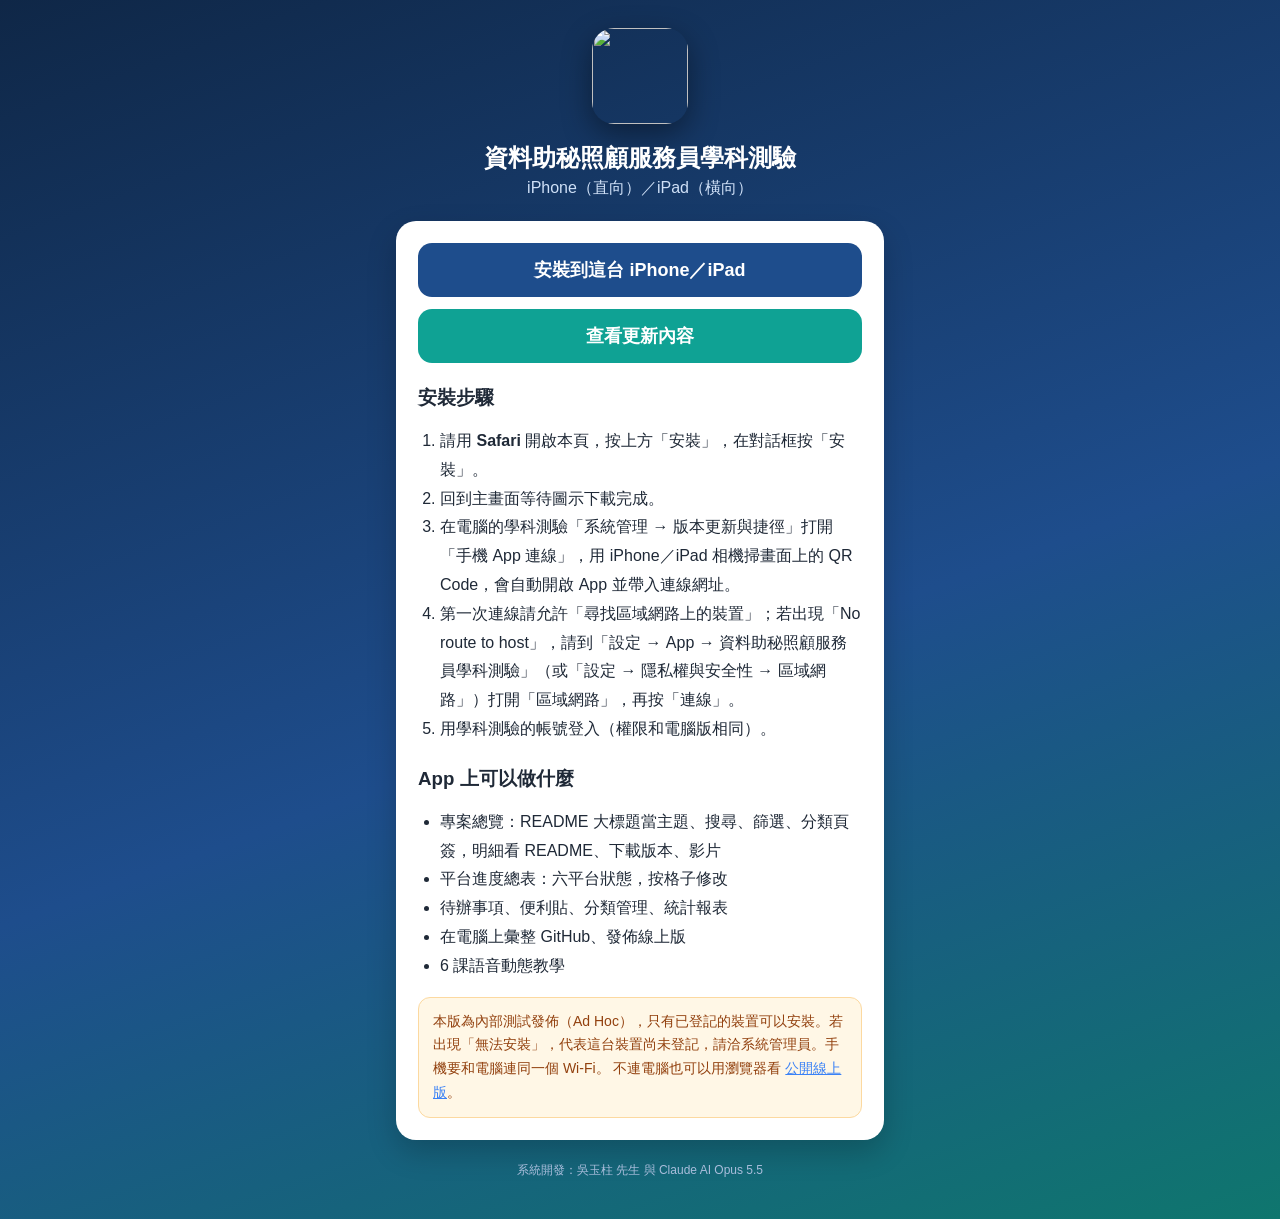
==== docs/ios/index.html @ 0037ede2 "v1.0.0：照顧服務員學科測驗 Windows 版 - 匯入學科測驗 PDF 自動拆題（題目、四個選項、答案、圖片），依單元存入 MariaDB - 每年試題比對題庫：已有的記錄出現年度、新題加入題" ====
<!doctype html>
<html lang="zh-Hant-TW">
<head>
<meta charset="utf-8">
<meta name="viewport" content="width=device-width, initial-scale=1">
<title>安裝學科測驗</title>
<meta name="description" content="資料助秘照顧服務員學科測驗 iPhone／iPad 版線上安裝頁">
<link rel="icon" href="icon-57.png">
<link rel="apple-touch-icon" href="icon-512.png">
<style>
  :root { --p: #1E4D8C; --a: #0FA294; --card: #fff; --ink: #1f2937; --note-bg: #fff7e6; --note-line: #fcd9a0; --note-ink: #92400e; }
  @media (prefers-color-scheme: dark) {
    :root:not([data-theme="light"]) { --card: #162033; --ink: #E5E7EB; --note-bg: #3A2E14; --note-line: #6b5420; --note-ink: #F5C66B; }
  }
  :root[data-theme="dark"] { --card: #162033; --ink: #E5E7EB; --note-bg: #3A2E14; --note-line: #6b5420; --note-ink: #F5C66B; }
  * { box-sizing: border-box; }
  body { margin: 0; font-family: -apple-system, "PingFang TC", "Noto Sans TC", sans-serif; color: var(--ink);
         background: linear-gradient(160deg, #0F2747, #1E4D8C 55%, #0F766E); min-height: 100vh; }
  .wrap { max-width: 520px; margin: 0 auto; padding: 28px 16px 40px; }
  .head { text-align: center; color: #fff; }
  .head img { width: 96px; height: 96px; border-radius: 22px; box-shadow: 0 10px 30px #0006; }
  .head h1 { font-size: 24px; margin: 14px 0 4px; }
  .head p { color: #cfe0f7; margin: 0; }
  .card { background: var(--card); border-radius: 20px; padding: 22px; margin-top: 22px; box-shadow: 0 12px 30px #0003; }
  .btn { display: block; text-align: center; background: var(--p); color: #fff; text-decoration: none; font-size: 18px;
         font-weight: 700; padding: 15px; border-radius: 14px; }
  .btn.alt { background: var(--a); margin-top: 12px; }
  h3 { margin: 22px 0 6px; }
  ol, ul { padding-left: 22px; line-height: 1.8; }
  a { color: #3b82f6; }
  .note { background: var(--note-bg); border: 1px solid var(--note-line); color: var(--note-ink); border-radius: 12px; padding: 12px 14px;
          font-size: 14px; line-height: 1.7; }
  .foot { color: #a9bddb; text-align: center; font-size: 12px; margin-top: 22px; }
</style>
</head>
<body>
<div class="wrap">
  <div class="head">
    <img src="icon-512.png" alt="">
    <h1>資料助秘照顧服務員學科測驗</h1>
    <p>iPhone（直向）／iPad（橫向）</p>
  </div>
  <div class="card">
    <a class="btn" href="itms-services://?action=download-manifest&amp;url=https://achir1015.github.io/zms-care-quiz/ios/manifest.plist">安裝到這台 iPhone／iPad</a>
    <a class="btn alt" href="https://github.com/achir1015/zms-care-quiz/releases/latest">查看更新內容</a>
    <h3>安裝步驟</h3>
    <ol>
      <li>請用 <b>Safari</b> 開啟本頁，按上方「安裝」，在對話框按「安裝」。</li>
      <li>回到主畫面等待圖示下載完成。</li>
      <li>在電腦的學科測驗「系統管理 → 版本更新與捷徑」打開「手機 App 連線」，用 iPhone／iPad 相機掃畫面上的 QR Code，會自動開啟 App 並帶入連線網址。</li>
      <li>第一次連線請允許「尋找區域網路上的裝置」；若出現「No route to host」，請到「設定 → App → 資料助秘照顧服務員學科測驗」（或「設定 → 隱私權與安全性 → 區域網路」）打開「區域網路」，再按「連線」。</li>
      <li>用學科測驗的帳號登入（權限和電腦版相同）。</li>
    </ol>
    <h3>App 上可以做什麼</h3>
    <ul>
      <li>專案總覽：README 大標題當主題、搜尋、篩選、分類頁簽，明細看 README、下載版本、影片</li>
      <li>平台進度總表：六平台狀態，按格子修改</li>
      <li>待辦事項、便利貼、分類管理、統計報表</li>
      <li>在電腦上彙整 GitHub、發佈線上版</li>
      <li>6 課語音動態教學</li>
    </ul>
    <div class="note">本版為內部測試發佈（Ad Hoc），只有已登記的裝置可以安裝。若出現「無法安裝」，代表這台裝置尚未登記，請洽系統管理員。手機要和電腦連同一個 Wi-Fi。
      不連電腦也可以用瀏覽器看 <a href="../app/">公開線上版</a>。</div>
  </div>
  <div class="foot">系統開發：吳玉柱 先生 與 Claude AI Opus 5.5</div>
</div>
</body>
</html>
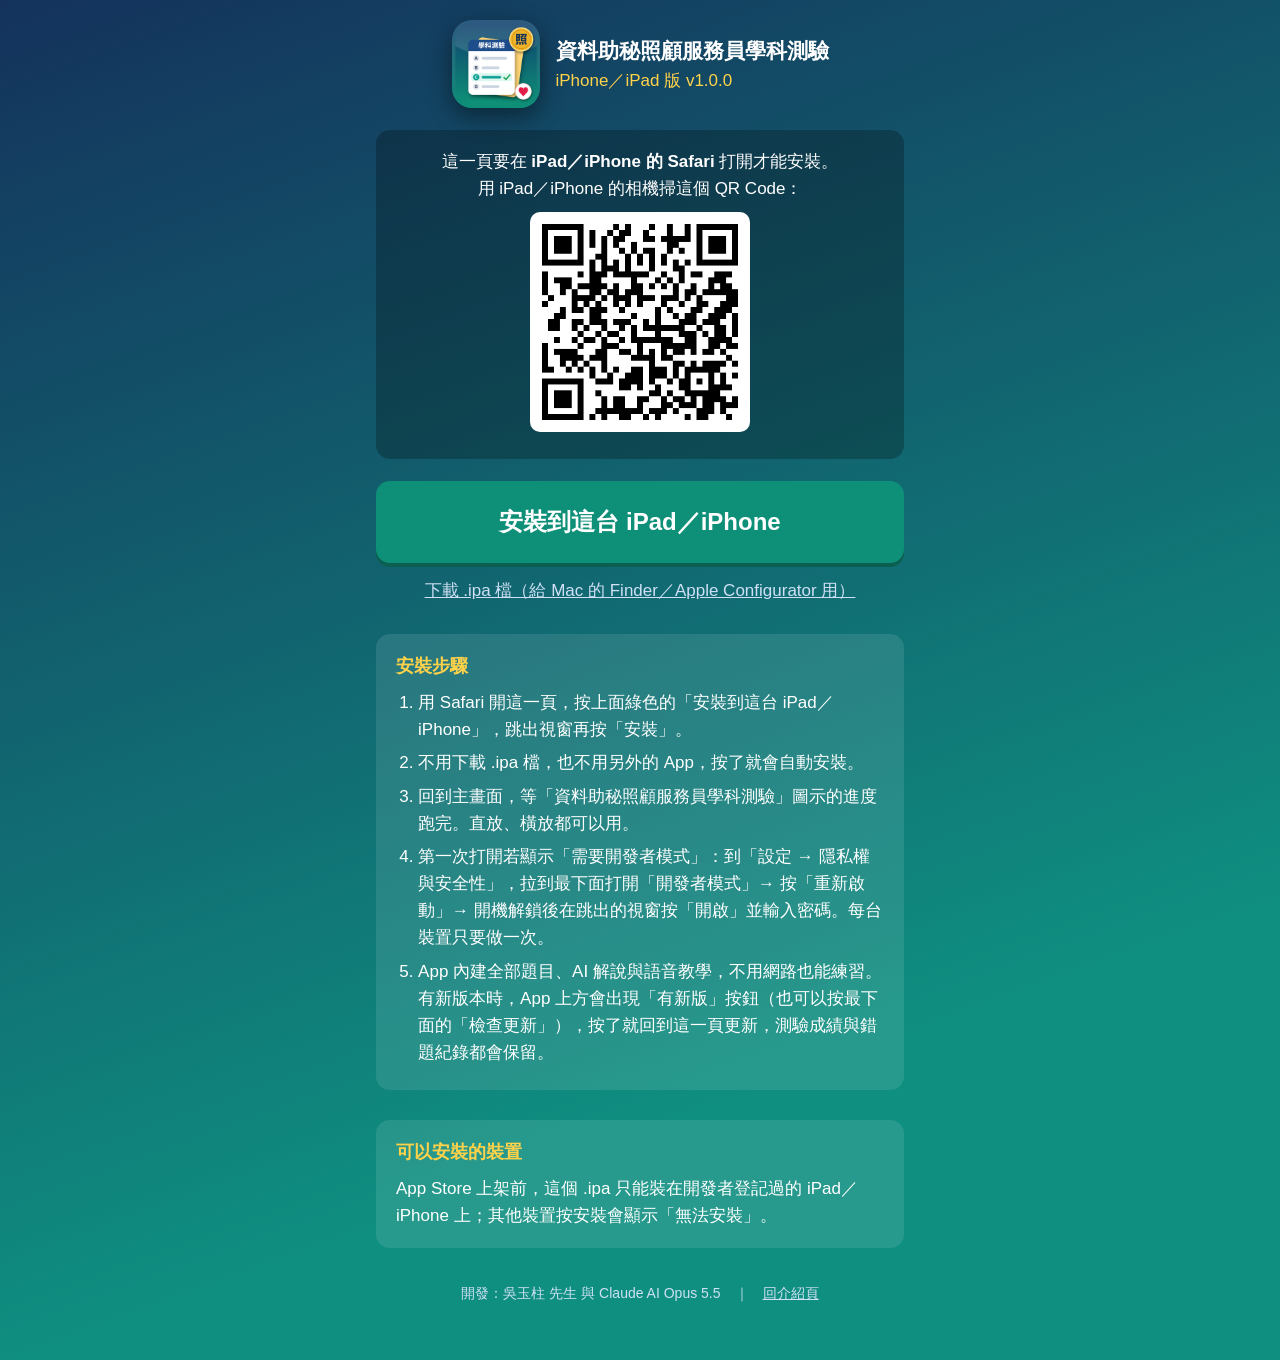
==== commit b4acdf7f: "iPhone／iPad 版：WKWebView 外殼、線上安裝頁、App 內檢查更新 Co-Authored-By: Claude Opus 5.5 <noreply@anthropic.com>" ====
--- a/docs/ios/index.html
+++ b/docs/ios/index.html
@@ -1,68 +1,68 @@
 <!doctype html>
-<html lang="zh-Hant-TW">
+<html lang="zh-Hant">
 <head>
 <meta charset="utf-8">
 <meta name="viewport" content="width=device-width, initial-scale=1">
-<title>安裝學科測驗</title>
-<meta name="description" content="資料助秘照顧服務員學科測驗 iPhone／iPad 版線上安裝頁">
-<link rel="icon" href="icon-57.png">
-<link rel="apple-touch-icon" href="icon-512.png">
+<title>安裝資料助秘照顧服務員學科測驗（iPhone／iPad）</title>
+<link rel="apple-touch-icon" href="icon-180.png">
 <style>
-  :root { --p: #1E4D8C; --a: #0FA294; --card: #fff; --ink: #1f2937; --note-bg: #fff7e6; --note-line: #fcd9a0; --note-ink: #92400e; }
-  @media (prefers-color-scheme: dark) {
-    :root:not([data-theme="light"]) { --card: #162033; --ink: #E5E7EB; --note-bg: #3A2E14; --note-line: #6b5420; --note-ink: #F5C66B; }
-  }
-  :root[data-theme="dark"] { --card: #162033; --ink: #E5E7EB; --note-bg: #3A2E14; --note-line: #6b5420; --note-ink: #F5C66B; }
+  :root { --bg: #14325C; --card: rgba(255,255,255,.10); --fg: #ffffff; --dim: #cfe0f5; --gold: #FFD24A; --red: #0E8F78; }
   * { box-sizing: border-box; }
-  body { margin: 0; font-family: -apple-system, "PingFang TC", "Noto Sans TC", sans-serif; color: var(--ink);
-         background: linear-gradient(160deg, #0F2747, #1E4D8C 55%, #0F766E); min-height: 100vh; }
-  .wrap { max-width: 520px; margin: 0 auto; padding: 28px 16px 40px; }
-  .head { text-align: center; color: #fff; }
-  .head img { width: 96px; height: 96px; border-radius: 22px; box-shadow: 0 10px 30px #0006; }
-  .head h1 { font-size: 24px; margin: 14px 0 4px; }
-  .head p { color: #cfe0f7; margin: 0; }
-  .card { background: var(--card); border-radius: 20px; padding: 22px; margin-top: 22px; box-shadow: 0 12px 30px #0003; }
-  .btn { display: block; text-align: center; background: var(--p); color: #fff; text-decoration: none; font-size: 18px;
-         font-weight: 700; padding: 15px; border-radius: 14px; }
-  .btn.alt { background: var(--a); margin-top: 12px; }
-  h3 { margin: 22px 0 6px; }
-  ol, ul { padding-left: 22px; line-height: 1.8; }
-  a { color: #3b82f6; }
-  .note { background: var(--note-bg); border: 1px solid var(--note-line); color: var(--note-ink); border-radius: 12px; padding: 12px 14px;
-          font-size: 14px; line-height: 1.7; }
-  .foot { color: #a9bddb; text-align: center; font-size: 12px; margin-top: 22px; }
+  body { margin: 0; background: linear-gradient(160deg, #14325C, #0F8F80 75%); color: var(--fg); font: 17px/1.6 -apple-system, "PingFang TC", "Noto Sans TC", sans-serif; min-height: 100vh; }
+  main { max-width: 560px; margin: 0 auto; padding: 20px 16px 56px; text-align: center; }
+  .head { display: flex; align-items: center; justify-content: center; gap: 16px; text-align: left; }
+  img.icon { width: 88px; height: 88px; border-radius: 20px; box-shadow: 0 8px 24px rgba(0,0,0,.45); }
+  h1 { margin: 0; font-size: 21px; }
+  .ver { color: var(--gold); margin: 0; }
+  .install { margin-top: 22px; }
+  a.btn { display: block; padding: 22px 16px; border-radius: 14px; background: var(--red); color: #fff; font-size: 24px; font-weight: 700; text-decoration: none; box-shadow: 0 4px 0 #0a5f50; }
+  a.btn:active { transform: translateY(2px); box-shadow: 0 2px 0 #0a5f50; }
+  a.sub { display: inline-block; margin-top: 14px; color: var(--dim); }
+  .card { margin-top: 30px; padding: 18px 20px; background: var(--card); border-radius: 14px; text-align: left; }
+  .card h2 { margin: 0 0 8px; font-size: 18px; color: var(--gold); }
+  ol { margin: 0; padding-left: 1.3em; }
+  li { margin: 6px 0; }
+  .pc { display: none; margin-top: 22px; padding: 18px; border-radius: 14px; background: rgba(0,0,0,.25); }
+  .pc img { width: 220px; height: 220px; background: #fff; border-radius: 10px; margin-top: 10px; }
+  html.is-pc .pc { display: block; }
+  html.is-ios a.sub { display: none; }
+  footer { margin-top: 34px; color: var(--dim); font-size: 14px; }
 </style>
 </head>
 <body>
-<div class="wrap">
+<main>
   <div class="head">
-    <img src="icon-512.png" alt="">
-    <h1>資料助秘照顧服務員學科測驗</h1>
-    <p>iPhone（直向）／iPad（橫向）</p>
+    <img class="icon" src="icon-512.png" alt="資料助秘照顧服務員學科測驗圖示">
+    <div><h1>資料助秘照顧服務員學科測驗</h1><p class="ver" id="ver">iPhone／iPad 版</p></div>
+  </div>
+  <div class="pc">這一頁要在 <b>iPad／iPhone 的 Safari</b> 打開才能安裝。<br>用 iPad／iPhone 的相機掃這個 QR Code：<br><img src="qr.png" alt="安裝頁 QR Code"></div>
+  <div class="install"><a class="btn" href="itms-services://?action=download-manifest&amp;url=https://achir1015.github.io/zms-care-quiz/ios/manifest.plist">安裝到這台 iPad／iPhone</a>
+  <a class="sub" href="https://github.com/achir1015/zms-care-quiz/releases/latest/download/ZMSCareQuiz-ios.ipa">下載 .ipa 檔（給 Mac 的 Finder／Apple Configurator 用）</a></div>
+  <div class="card">
+    <h2>安裝步驟</h2>
+    <ol>
+      <li>用 Safari 開這一頁，按上面綠色的「安裝到這台 iPad／iPhone」，跳出視窗再按「安裝」。</li>
+      <li>不用下載 .ipa 檔，也不用另外的 App，按了就會自動安裝。</li>
+      <li>回到主畫面，等「資料助秘照顧服務員學科測驗」圖示的進度跑完。直放、橫放都可以用。</li>
+      <li>第一次打開若顯示「需要開發者模式」：到「設定 → 隱私權與安全性」，拉到最下面打開「開發者模式」→ 按「重新啟動」→ 開機解鎖後在跳出的視窗按「開啟」並輸入密碼。每台裝置只要做一次。</li>
+      <li>App 內建全部題目、AI 解說與語音教學，不用網路也能練習。有新版本時，App 上方會出現「有新版」按鈕（也可以按最下面的「檢查更新」），按了就回到這一頁更新，測驗成績與錯題紀錄都會保留。</li>
+    </ol>
   </div>
   <div class="card">
-    <a class="btn" href="itms-services://?action=download-manifest&amp;url=https://achir1015.github.io/zms-care-quiz/ios/manifest.plist">安裝到這台 iPhone／iPad</a>
-    <a class="btn alt" href="https://github.com/achir1015/zms-care-quiz/releases/latest">查看更新內容</a>
-    <h3>安裝步驟</h3>
-    <ol>
-      <li>請用 <b>Safari</b> 開啟本頁，按上方「安裝」，在對話框按「安裝」。</li>
-      <li>回到主畫面等待圖示下載完成。</li>
-      <li>在電腦的學科測驗「系統管理 → 版本更新與捷徑」打開「手機 App 連線」，用 iPhone／iPad 相機掃畫面上的 QR Code，會自動開啟 App 並帶入連線網址。</li>
-      <li>第一次連線請允許「尋找區域網路上的裝置」；若出現「No route to host」，請到「設定 → App → 資料助秘照顧服務員學科測驗」（或「設定 → 隱私權與安全性 → 區域網路」）打開「區域網路」，再按「連線」。</li>
-      <li>用學科測驗的帳號登入（權限和電腦版相同）。</li>
-    </ol>
-    <h3>App 上可以做什麼</h3>
-    <ul>
-      <li>專案總覽：README 大標題當主題、搜尋、篩選、分類頁簽，明細看 README、下載版本、影片</li>
-      <li>平台進度總表：六平台狀態，按格子修改</li>
-      <li>待辦事項、便利貼、分類管理、統計報表</li>
-      <li>在電腦上彙整 GitHub、發佈線上版</li>
-      <li>6 課語音動態教學</li>
-    </ul>
-    <div class="note">本版為內部測試發佈（Ad Hoc），只有已登記的裝置可以安裝。若出現「無法安裝」，代表這台裝置尚未登記，請洽系統管理員。手機要和電腦連同一個 Wi-Fi。
-      不連電腦也可以用瀏覽器看 <a href="../app/">公開線上版</a>。</div>
+    <h2>可以安裝的裝置</h2>
+    <p style="margin:0">App Store 上架前，這個 .ipa 只能裝在開發者登記過的 iPad／iPhone 上；其他裝置按安裝會顯示「無法安裝」。</p>
   </div>
-  <div class="foot">系統開發：吳玉柱 先生 與 Claude AI Opus 5.5</div>
-</div>
+  <footer>開發：吳玉柱 先生 與 Claude AI Opus 5.5　｜　<a href="../" style="color:var(--dim)">回介紹頁</a></footer>
+</main>
+<script>
+  // 電腦開啟時多顯示 QR Code 讓 iPad／iPhone 掃；
+  // iPad 的 Safari 預設送電腦版 UA（Macintosh），要用觸控點數判斷
+  var ios = /iPad|iPhone|iPod/.test(navigator.userAgent) || (/Macintosh/.test(navigator.userAgent) && navigator.maxTouchPoints > 1);
+  document.documentElement.className = ios ? 'is-ios' : 'is-pc';
+  fetch('manifest.plist').then(function (r) { return r.text(); }).then(function (t) {
+    var m = t.match(/<key>bundle-version<\/key>\s*<string>([^<]+)<\/string>/);
+    if (m) document.getElementById('ver').textContent = 'iPhone／iPad 版 v' + m[1];
+  }).catch(function () {});
+</script>
 </body>
 </html>
